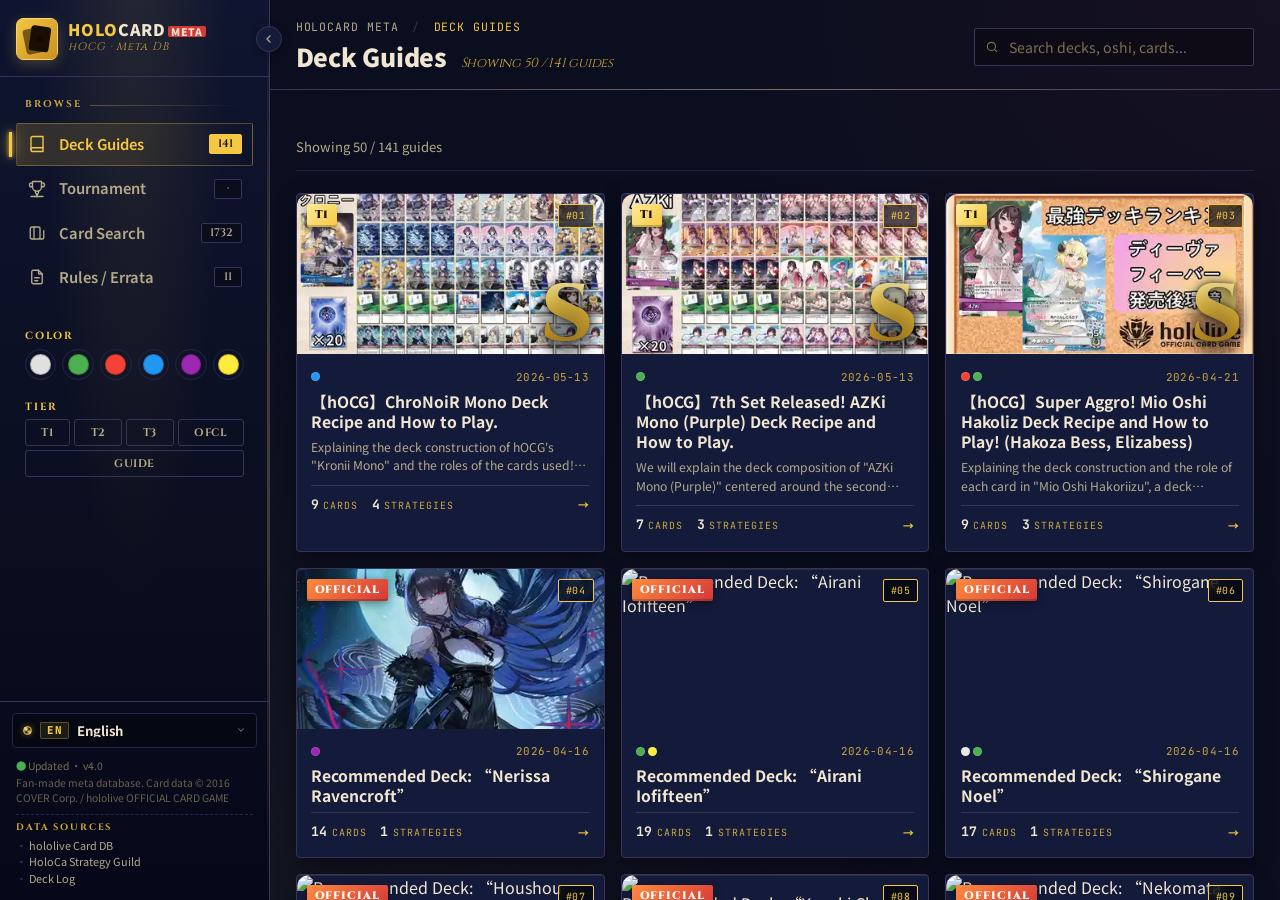
==== web/en/index.html @ e2a73de6 "feat: add multilingual SEO entry pages" ====
<!DOCTYPE html>
<html lang="en">
<head>
  <meta charset="UTF-8">
  <meta name="viewport" content="width=device-width, initial-scale=1.0">
  <base href="../">
  <meta name="google-site-verification" content="eMj5B-o8zvCf4EeEdcR3iRCgsoGeBQBm_a2FMwr4atM" />
  <meta name="theme-color" content="#07090f">
  <meta name="apple-mobile-web-app-capable" content="yes">
  <meta name="apple-mobile-web-app-title" content="HOLOCARD META">
  <meta name="apple-mobile-web-app-status-bar-style" content="black-translucent">
  <title>hOCG Tier List, Deck Guides & Card Database | HOLOCARD META</title>
  <meta name="description" content="Track the hololive OFFICIAL CARD GAME (hOCG) meta with tier rankings, deck guides, deck recipes, WGP tournament results, and a searchable card database.">
  <link rel="canonical" href="https://holocardgame-meta.github.io/en/">

  <link rel="alternate" hreflang="zh-TW" href="https://holocardgame-meta.github.io/zh-TW/">
  <link rel="alternate" hreflang="ja" href="https://holocardgame-meta.github.io/ja/">
  <link rel="alternate" hreflang="en" href="https://holocardgame-meta.github.io/en/">
  <link rel="alternate" hreflang="fr" href="https://holocardgame-meta.github.io/fr/">
  <link rel="alternate" hreflang="es" href="https://holocardgame-meta.github.io/es/">
  <link rel="alternate" hreflang="x-default" href="https://holocardgame-meta.github.io/">

  <link rel="preconnect" href="https://fonts.googleapis.com">
  <link rel="preconnect" href="https://fonts.gstatic.com" crossorigin>
  <link rel="preconnect" href="https://www.holocardstrategy.jp" crossorigin>
  <link rel="preconnect" href="https://en.hololive-official-cardgame.com" crossorigin>
  <link rel="dns-prefetch" href="https://hololive-cardgame.github.io">

  <meta property="og:type" content="website">
  <meta property="og:title" content="hOCG Tier List, Deck Guides &amp; Card Database | HOLOCARD META">
  <meta property="og:description" content="Track the hololive OFFICIAL CARD GAME (hOCG) meta with tier rankings, deck guides, deck recipes, WGP tournament results, and a searchable card database.">
  <meta property="og:url" content="https://holocardgame-meta.github.io/en/">
  <meta property="og:image" content="https://holocardgame-meta.github.io/og-image.svg">
  <meta property="og:image:width" content="1200">
  <meta property="og:image:height" content="630">
  <meta property="og:site_name" content="HOLOCARD META">
  <meta property="og:locale" content="en_US">
  <meta property="og:locale:alternate" content="zh_TW">
  <meta property="og:locale:alternate" content="ja_JP">
  <meta property="og:locale:alternate" content="fr_FR">
  <meta property="og:locale:alternate" content="es_ES">

  <meta name="twitter:card" content="summary_large_image">
  <meta name="twitter:title" content="hOCG Tier List, Deck Guides &amp; Card Database | HOLOCARD META">
  <meta name="twitter:description" content="Track the hololive OFFICIAL CARD GAME (hOCG) meta with tier rankings, deck guides, deck recipes, WGP tournament results, and a searchable card database.">
  <meta name="twitter:image" content="https://holocardgame-meta.github.io/og-image.svg">

  <link rel="icon" type="image/svg+xml" href="favicon.svg">
  <link rel="manifest" href="manifest.webmanifest">
  <link rel="apple-touch-icon" href="icons/icon-192.png">
  <link rel="preload" as="image" href="images/lcp-hero-0.webp" type="image/webp" fetchpriority="high">
  <link rel="preload" as="image" href="images/lcp-hero-1.webp" type="image/webp" fetchpriority="high">
  <link rel="preload" as="image" href="images/lcp-hero-2.webp" type="image/webp" fetchpriority="high">
  <link rel="preload" as="image" href="images/lcp-hero-3.webp" type="image/webp" fetchpriority="high">

  <style>
    /* Critical CSS — minimal first-paint shell so .app grid is in place before style.css loads */
    :root{--bg-0:#07090f;--bg-1:#0b0f1c;--bg-2:#111827;--border:#232f48;--border-2:#1a2335;--text-1:#e8eaf0;--text-2:#8892a8;--accent:#f4c842;--sidebar-w:270px;--rail-w:64px;--radius:8px}
    *{margin:0;padding:0;box-sizing:border-box}
    html,body{height:100%}
    body{background:var(--bg-0);color:var(--text-1);font-family:'Noto Sans TC','Noto Sans JP',system-ui,sans-serif;line-height:1.55;overflow:hidden}
    .app{display:grid;grid-template-columns:var(--sidebar-w) 1fr;height:100vh;background:var(--bg-0);transition:grid-template-columns .22s ease}
    .app[data-collapsed="true"]{grid-template-columns:var(--rail-w) 1fr}
    .sidebar{background:linear-gradient(180deg,var(--bg-1) 0%,var(--bg-0) 100%);border-right:1px solid var(--border-2);display:flex;flex-direction:column;min-width:0;position:relative}
    .main{display:flex;flex-direction:column;overflow:hidden;min-width:0;background:var(--bg-0)}
    #mainContent{flex:1;overflow-y:auto;min-width:0}
    .view{display:none}.view.active{display:block;padding:1.4rem 1.6rem 3rem}
    .loading{text-align:center;color:var(--text-2);padding:4rem;font-size:1.05rem}
    .modal[hidden]{display:none}
    .guides-grid{display:grid;grid-template-columns:repeat(auto-fill,minmax(260px,1fr));gap:1rem}
    .skel-card{height:280px;background:var(--bg-2);border-radius:14px;animation:skel-pulse 1.5s ease-in-out infinite}
    @keyframes skel-pulse{0%,100%{opacity:.6}50%{opacity:.3}}
    .mobile-hamburger,.mobile-close,.mobile-backdrop{display:none}
    @media(max-width:768px){.app{grid-template-columns:1fr!important}.sidebar{position:fixed;top:0;bottom:0;left:0;width:280px;max-width:85vw;z-index:90;transform:translateX(-100%);transition:transform .26s cubic-bezier(.2,.85,.3,1)}.app[data-drawer="open"] .sidebar{transform:translateX(0)}}
  </style>

  <link rel="modulepreload" href="app.js">
  <link rel="modulepreload" href="seo-config.mjs">
  <link rel="modulepreload" href="i18n.js">
  <link rel="modulepreload" href="components/guides-view.js">
  <link rel="modulepreload" href="components/deck-view.js">
  <link rel="modulepreload" href="components/card-view.js">
  <link rel="modulepreload" href="components/tournament-view.js">

  <link rel="preload" href="style.css?v=4" as="style" onload="this.onload=null;this.rel='stylesheet'">
  <link rel="preload" href="https://fonts.googleapis.com/css2?family=Noto+Sans+TC:wght@300;400;500;700;900&family=Noto+Sans+JP:wght@400;500;700&family=Cinzel:wght@500;700;900&family=JetBrains+Mono:wght@400;500;700&family=Orbitron:wght@500;700;900&display=swap" as="style" onload="this.onload=null;this.rel='stylesheet'">
  <noscript>
    <link rel="stylesheet" href="style.css?v=4">
    <link rel="stylesheet" href="https://fonts.googleapis.com/css2?family=Noto+Sans+TC:wght@300;400;500;700;900&family=Noto+Sans+JP:wght@400;500;700&family=Cinzel:wght@500;700;900&family=JetBrains+Mono:wght@400;500;700&family=Orbitron:wght@500;700;900&display=swap">
  </noscript>

  <script type="application/ld+json">
  [
    {
      "@context": "https://schema.org",
      "@type": "WebSite",
      "name": "HOLOCARD META",
      "alternateName": ["ホロカ環境", "hOCG Meta", "hOCG 牌組攻略", "hololive card game meta"],
      "url": "https://holocardgame-meta.github.io/",
      "description": "Fan-made hOCG and ホロカ meta database for deck tier rankings, deck recipes, tournament results, card search, and 牌組攻略.",
      "inLanguage": ["zh-TW", "ja", "en", "fr", "es"]
    },
    {
      "@context": "https://schema.org",
      "@type": "ItemList",
      "name": "hOCG Meta Deck Tier List / ホロカ環境デッキTierランキング",
      "description": "Current meta deck tier rankings for hololive OFFICIAL CARD GAME (hOCG). ホロカ環境最強デッキランキング。",
      "numberOfItems": 3,
      "itemListElement": [
        {"@type": "ListItem", "position": 1, "name": "Tier 1 — 環境トップ / Top Meta Decks", "description": "Top-tier competitive decks with highest tournament win rates. 環境最強・入賞率最高のデッキ。"},
        {"@type": "ListItem", "position": 2, "name": "Tier 2 — 上位デッキ / Strong Decks", "description": "Strong competitive decks viable in WGP tournaments. 高い押し付け性能を持つデッキ。"},
        {"@type": "ListItem", "position": 3, "name": "Tier 3 — 健闘デッキ / Viable Decks", "description": "Playable decks with niche strategies in current meta. 環境で十分に戦えるデッキ。"}
      ]
    },
    {
      "@context": "https://schema.org",
      "@type": "BreadcrumbList",
      "itemListElement": [
        {"@type": "ListItem", "position": 1, "name": "HOLOCARD META", "item": "https://holocardgame-meta.github.io/"},
        {"@type": "ListItem", "position": 2, "name": "Deck Guides / デッキ攻略", "item": "https://holocardgame-meta.github.io/#guides"},
        {"@type": "ListItem", "position": 3, "name": "Tournament / 大会デッキ", "item": "https://holocardgame-meta.github.io/#tournament"},
        {"@type": "ListItem", "position": 4, "name": "Card Search / カード検索", "item": "https://holocardgame-meta.github.io/#cards"}
      ]
    }
  ]
  </script>

  <script>window.__LCP_OPTS=["images/lcp-hero-0.webp","images/lcp-hero-1.webp","images/lcp-hero-2.webp","images/lcp-hero-3.webp"];</script>
</head>
<body>
  <h1 class="visually-hidden">
    <span class="title-holo">HOLO</span><span class="title-card">CARD</span><span class="title-meta">META</span>
    — hololive OFFICIAL CARD GAME 環境牌組資料庫
  </h1>

  <div class="app" data-collapsed="false" data-style="arena" data-drawer="closed" id="appShell">
    <div class="mobile-backdrop" id="mobileBackdrop" aria-hidden="true"></div>

    <aside class="sidebar" aria-label="Primary navigation">
      <div class="brand">
        <div class="brand-mark" aria-hidden="true">
          <img class="brand-mark-icon" src="favicon.svg" alt="" width="42" height="42">
        </div>
        <div class="brand-text-wrap">
          <div class="brand-name">
            <span class="holo">HOLO</span><span class="card">CARD</span><span class="meta">META</span>
          </div>
          <div class="brand-sub" data-i18n="brand_sub">hOCG · 環境資料庫</div>
        </div>
      </div>

      <button class="collapse-btn" id="collapseBtn" title="收合側邊欄" aria-label="Collapse sidebar">
        <svg width="12" height="12" viewBox="0 0 24 24" fill="none" stroke="currentColor" stroke-width="2.5" stroke-linecap="round" stroke-linejoin="round" aria-hidden="true">
          <path d="m14 18-6-6 6-6"/>
        </svg>
      </button>

      <button class="mobile-close" id="mobileClose" aria-label="Close menu">
        <svg width="14" height="14" viewBox="0 0 24 24" fill="none" stroke="currentColor" stroke-width="2.5" stroke-linecap="round" stroke-linejoin="round" aria-hidden="true"><path d="M18 6 6 18M6 6l12 12"/></svg>
      </button>

      <div class="sidebar-body">
        <div class="nav-section">
          <div class="nav-section-label" data-i18n="nav_section_browse">瀏覽</div>
          <div class="nav-item active" data-view="guides" role="button" tabindex="0">
            <div class="nav-icon" aria-hidden="true">
              <svg width="18" height="18" viewBox="0 0 24 24" fill="none" stroke="currentColor" stroke-width="1.8" stroke-linecap="round" stroke-linejoin="round"><path d="M4 19.5A2.5 2.5 0 0 1 6.5 17H20"/><path d="M6.5 2H20v20H6.5A2.5 2.5 0 0 1 4 19.5v-15A2.5 2.5 0 0 1 6.5 2z"/></svg>
            </div>
            <div class="nav-label" data-i18n="nav_guides">牌組攻略</div>
            <div class="nav-count" id="navCountGuides">·</div>
          </div>
          <div class="nav-item" data-view="tournament" role="button" tabindex="0">
            <div class="nav-icon" aria-hidden="true">
              <svg width="18" height="18" viewBox="0 0 24 24" fill="none" stroke="currentColor" stroke-width="1.8" stroke-linecap="round" stroke-linejoin="round"><path d="M6 9H4.5a2.5 2.5 0 0 1 0-5H6"/><path d="M18 9h1.5a2.5 2.5 0 0 0 0-5H18"/><path d="M4 22h16"/><path d="M10 14.66V17c0 .55.47.98.97 1.21C12.15 18.75 13 20.24 13 22"/><path d="M14 14.66V17c0 .55-.47.98-.97 1.21C11.85 18.75 11 20.24 11 22"/><path d="M18 2H6v7a6 6 0 0 0 12 0V2Z"/></svg>
            </div>
            <div class="nav-label" data-i18n="nav_tournament">大賽牌組</div>
            <div class="nav-count" id="navCountTournament">·</div>
          </div>
          <div class="nav-item" data-view="cards" role="button" tabindex="0">
            <div class="nav-icon" aria-hidden="true">
              <svg width="18" height="18" viewBox="0 0 24 24" fill="none" stroke="currentColor" stroke-width="1.8" stroke-linecap="round" stroke-linejoin="round"><rect x="3" y="4" width="13" height="16" rx="2"/><path d="M8 4v16"/><path d="M21 9v9a2 2 0 0 1-2 2h-3"/></svg>
            </div>
            <div class="nav-label" data-i18n="nav_cards">卡片搜尋</div>
            <div class="nav-count" id="navCountCards">·</div>
          </div>
          <div class="nav-item" data-view="rules" role="button" tabindex="0">
            <div class="nav-icon" aria-hidden="true">
              <svg width="18" height="18" viewBox="0 0 24 24" fill="none" stroke="currentColor" stroke-width="1.8" stroke-linecap="round" stroke-linejoin="round"><path d="M14 3v4a1 1 0 0 0 1 1h4"/><path d="M17 21H7a2 2 0 0 1-2-2V5a2 2 0 0 1 2-2h7l5 5v11a2 2 0 0 1-2 2z"/><path d="M9 13h6"/><path d="M9 17h4"/></svg>
            </div>
            <div class="nav-label" data-i18n="nav_rules">規則 / 勘誤表</div>
            <div class="nav-count" id="navCountRules">·</div>
          </div>
        </div>

        <div class="nav-section filter-section" id="filterSection">
          <div class="filter-header" data-filter="color">
            <span class="filter-header-label" data-i18n="filter_color">顏色</span>
            <span class="filter-header-count" id="colorFilterCount" hidden>0</span>
            <button class="filter-header-clear" id="colorFilterClear" hidden data-i18n="filter_clear">清除</button>
          </div>
          <div class="color-dot-grid" id="colorDotGrid" role="group" aria-label="Color filter">
            <button class="color-dot" data-color="白" style="--c:#e0e0e0" title="白" aria-pressed="false">
              <span class="color-dot-inner"></span>
              <svg class="color-dot-check" viewBox="0 0 24 24" fill="none" stroke="currentColor" stroke-width="3.5" stroke-linecap="round" stroke-linejoin="round" aria-hidden="true"><path d="M20 6 9 17l-5-5"/></svg>
            </button>
            <button class="color-dot" data-color="綠" style="--c:#4caf50" title="綠" aria-pressed="false">
              <span class="color-dot-inner"></span>
              <svg class="color-dot-check" viewBox="0 0 24 24" fill="none" stroke="currentColor" stroke-width="3.5" stroke-linecap="round" stroke-linejoin="round" aria-hidden="true"><path d="M20 6 9 17l-5-5"/></svg>
            </button>
            <button class="color-dot" data-color="紅" style="--c:#f44336" title="紅" aria-pressed="false">
              <span class="color-dot-inner"></span>
              <svg class="color-dot-check" viewBox="0 0 24 24" fill="none" stroke="currentColor" stroke-width="3.5" stroke-linecap="round" stroke-linejoin="round" aria-hidden="true"><path d="M20 6 9 17l-5-5"/></svg>
            </button>
            <button class="color-dot" data-color="藍" style="--c:#2196f3" title="藍" aria-pressed="false">
              <span class="color-dot-inner"></span>
              <svg class="color-dot-check" viewBox="0 0 24 24" fill="none" stroke="currentColor" stroke-width="3.5" stroke-linecap="round" stroke-linejoin="round" aria-hidden="true"><path d="M20 6 9 17l-5-5"/></svg>
            </button>
            <button class="color-dot" data-color="紫" style="--c:#9c27b0" title="紫" aria-pressed="false">
              <span class="color-dot-inner"></span>
              <svg class="color-dot-check" viewBox="0 0 24 24" fill="none" stroke="currentColor" stroke-width="3.5" stroke-linecap="round" stroke-linejoin="round" aria-hidden="true"><path d="M20 6 9 17l-5-5"/></svg>
            </button>
            <button class="color-dot" data-color="黃" style="--c:#ffeb3b" title="黃" aria-pressed="false">
              <span class="color-dot-inner"></span>
              <svg class="color-dot-check" viewBox="0 0 24 24" fill="none" stroke="currentColor" stroke-width="3.5" stroke-linecap="round" stroke-linejoin="round" aria-hidden="true"><path d="M20 6 9 17l-5-5"/></svg>
            </button>
          </div>

          <div class="filter-block-wrap" id="tierFilterBlock">
            <div class="filter-header" data-filter="tier">
              <span class="filter-header-label" data-i18n="filter_tier">Tier</span>
              <span class="filter-header-count" id="tierFilterCount" hidden>0</span>
              <button class="filter-header-clear" id="tierFilterClear" hidden data-i18n="filter_clear">清除</button>
            </div>
            <div class="tier-chip-row" id="tierChipRow" role="group" aria-label="Tier filter">
              <button class="tier-chip" data-tier="1" data-t="1" aria-pressed="false">T1</button>
              <button class="tier-chip" data-tier="2" data-t="2" aria-pressed="false">T2</button>
              <button class="tier-chip" data-tier="3" data-t="3" aria-pressed="false">T3</button>
              <button class="tier-chip" data-tier="official" data-t="official" aria-pressed="false">OFCL</button>
              <button class="tier-chip" data-tier="guide" data-t="guide" aria-pressed="false">GUIDE</button>
            </div>
          </div>

          <div class="filter-block-wrap" id="typeFilterBlock" hidden>
            <div class="filter-header" data-filter="type">
              <span class="filter-header-label" data-i18n="filter_type">類型</span>
              <span class="filter-header-count" id="typeFilterCount" hidden>0</span>
              <button class="filter-header-clear" id="typeFilterClear" hidden data-i18n="filter_clear">清除</button>
            </div>
            <div class="tier-chip-row" id="typeChipRow" role="group" aria-label="Card type filter">
              <button class="tier-chip" data-type="主推" data-t="oshi" aria-pressed="false" data-i18n="type_oshi">主推</button>
              <button class="tier-chip" data-type="成員" data-t="member" aria-pressed="false" data-i18n="type_member">成員</button>
              <button class="tier-chip" data-type="support" data-t="support" aria-pressed="false" data-i18n="type_support">支援</button>
              <button class="tier-chip" data-type="吶喊" data-t="cheer" aria-pressed="false" data-i18n="type_cheer">吶喊</button>
            </div>
          </div>

          <button class="clear-all-btn" id="clearAllBtn" hidden>
            <svg width="12" height="12" viewBox="0 0 24 24" fill="none" stroke="currentColor" stroke-width="2.5" stroke-linecap="round" stroke-linejoin="round" aria-hidden="true"><path d="M18 6 6 18M6 6l12 12"/></svg>
            <span data-i18n="filter_clear_all">清除全部篩選</span>
          </button>
        </div>
      </div>

      <div class="sidebar-foot">
        <div class="lang-picker" id="langPicker">
          <button class="lang-trigger" id="langTrigger" type="button" aria-haspopup="listbox" aria-expanded="false" aria-label="Language">
            <span class="globe-mini" aria-hidden="true"></span>
            <span class="lang-trigger-code" id="langTriggerCode">ZH</span>
            <span class="lang-trigger-name" id="langTriggerName">繁體中文</span>
            <svg class="lang-trigger-chevron" width="10" height="10" viewBox="0 0 24 24" fill="none" stroke="currentColor" stroke-width="2.5" stroke-linecap="round" stroke-linejoin="round" aria-hidden="true"><polyline points="6 9 12 15 18 9"/></svg>
          </button>
          <ul class="lang-pop" id="langPop" role="listbox" aria-label="Language" hidden>
            <li class="lang-opt is-active" role="option" data-lang="zh-TW" aria-selected="true" tabindex="0">
              <span class="lang-opt-code">ZH</span>
              <span class="lang-opt-name">繁體中文</span>
              <span class="lang-opt-check" aria-hidden="true">✓</span>
            </li>
            <li class="lang-opt" role="option" data-lang="ja" aria-selected="false" tabindex="0">
              <span class="lang-opt-code">JA</span>
              <span class="lang-opt-name">日本語</span>
              <span class="lang-opt-check" aria-hidden="true">✓</span>
            </li>
            <li class="lang-opt" role="option" data-lang="en" aria-selected="false" tabindex="0">
              <span class="lang-opt-code">EN</span>
              <span class="lang-opt-name">English</span>
              <span class="lang-opt-check" aria-hidden="true">✓</span>
            </li>
            <li class="lang-opt" role="option" data-lang="fr" aria-selected="false" tabindex="0">
              <span class="lang-opt-code">FR</span>
              <span class="lang-opt-name">Français</span>
              <span class="lang-opt-check" aria-hidden="true">✓</span>
            </li>
            <li class="lang-opt" role="option" data-lang="es" aria-selected="false" tabindex="0">
              <span class="lang-opt-code">ES</span>
              <span class="lang-opt-name">Español</span>
              <span class="lang-opt-check" aria-hidden="true">✓</span>
            </li>
          </ul>
        </div>
        <div class="foot-meta">
          <div class="foot-meta-line">
            <span class="dot">●</span> <span data-i18n="footer_updated">Updated</span> · v4.0
          </div>
          <div class="foot-meta-line foot-meta-disclaimer" data-i18n="footer_disclaimer">Fan-made 環境資料庫。卡片資料 © 2016 COVER Corp. / hololive OFFICIAL CARD GAME</div>
          <div class="foot-meta-sources">
            <div class="foot-meta-sources-label"><span data-i18n="footer_sources">資料來源</span></div>
            <ul class="foot-meta-sources-list">
              <li><a href="https://hololive-cardgame.github.io/cards/" target="_blank" rel="noopener" data-i18n="footer_card_db">hololive卡牌資料庫</a></li>
              <li><a href="https://www.holocardstrategy.jp/" target="_blank" rel="noopener" data-i18n="footer_strategy">ホロカ攻略ギルド</a></li>
              <li><a href="https://decklog-en.bushiroad.com/" target="_blank" rel="noopener">Deck Log</a></li>
            </ul>
          </div>
        </div>
      </div>
    </aside>

    <main class="main">
      <div class="topbar">
        <button class="mobile-hamburger" id="mobileHamburger" aria-label="Open menu">
          <svg width="18" height="18" viewBox="0 0 24 24" fill="none" stroke="currentColor" stroke-width="2.2" stroke-linecap="round" stroke-linejoin="round" aria-hidden="true"><path d="M3 6h18M3 12h18M3 18h18"/></svg>
        </button>

        <div class="topbar-left">
          <div class="crumb">
            HOLOCARD META <span class="sep">/</span> <span class="cur" id="crumbCur">牌組攻略</span>
          </div>
          <div class="topbar-title">
            <span id="topbarTitle">牌組攻略</span>
            <small id="topbarSubtitle"></small>
          </div>
        </div>

        <div class="topbar-search">
          <span class="search-icon" aria-hidden="true">
            <svg width="14" height="14" viewBox="0 0 24 24" fill="none" stroke="currentColor" stroke-width="2" stroke-linecap="round" stroke-linejoin="round"><circle cx="11" cy="11" r="7"/><path d="m20 20-3.5-3.5"/></svg>
          </span>
          <input type="text" id="topbarSearch" data-i18n-placeholder="topbar_search_placeholder" placeholder="搜尋牌組、推し、卡片..." autocomplete="off" />
        </div>
      </div>

      <div class="active-filter-bar" id="activeFilterBar" hidden></div>

      <div id="mainContent">
        <div id="guidesView" class="view active">
          <div class="guides-header">
            <h2 id="guidesTitle" hidden>&nbsp;</h2>
            <p class="guides-desc" id="guidesDesc" hidden>&nbsp;</p>
            <div class="guides-search-box" hidden>
              <input type="text" id="guideSearch" class="search-input" placeholder="" />
            </div>
          </div>
          <div class="result-meta">
            <div class="result-meta-text" id="guidesCount">&nbsp;</div>
          </div>
          <div class="guides-grid" id="guidesGrid">
            <div class="skel-card"></div><div class="skel-card"></div><div class="skel-card"></div><div class="skel-card"></div>
            <div class="skel-card"></div><div class="skel-card"></div><div class="skel-card"></div><div class="skel-card"></div>
          </div>
          <div class="guides-load-more-wrap" id="guidesLoadMoreWrap" style="display:none">
            <button class="guides-load-more-btn" id="guidesLoadMore"></button>
          </div>
        </div>
        <div id="tournamentView" class="view">
          <div class="loading" data-i18n="loading">載入中...</div>
        </div>
        <div id="cardsView" class="view">
          <div class="loading" data-i18n="loading">載入中...</div>
        </div>
        <div id="rulesView" class="view">
          <div class="loading" data-i18n="loading">載入中...</div>
        </div>

      </div>

      <!-- Hidden mirror so view components can read/write search values without DOM lookups failing -->
      <input type="text" id="cardSearch" hidden aria-hidden="true">
    </main>
  </div>

  <noscript>
    <div style="max-width:700px;margin:2rem auto;padding:1rem;color:#ccc">
      <h2>HOLOCARD META - hOCG Tier List & Deck Guide Database</h2>
      <p>The most comprehensive fan-made meta deck database for hololive OFFICIAL CARD GAME (hOCG / ホロカ). Browse competitive tier rankings, deck recipes, tournament results, and a full card database — updated monthly. Not affiliated with COVER Corp.</p>

      <h3>hololive Card Game Tier List & Meta Rankings</h3>
      <p>Our tier list ranks every competitive hOCG deck into Tier 1, Tier 2, and Tier 3 based on WGP tournament win rates, usage rates, and overall meta performance. Find out which Oshi decks dominate the current competitive scene.</p>

      <h3>Deck Guides & Recipes (100+)</h3>
      <ul>
        <li><strong>Strategy Guides</strong> — 100+ detailed deck guides from holocardstrategy.jp with card breakdowns, mulligan advice, and turn-by-turn play patterns</li>
        <li><strong>Official Recommended Decks (30+)</strong> — Bushiroad's official deck recipes from en.hololive-official-cardgame.com with key card spotlights</li>
        <li><strong>Deck Building Tips</strong> — Learn how to build competitive decks by color (White, Green, Red, Blue, Purple, Yellow) with recommended card ratios</li>
      </ul>

      <h3>WGP Tournament Results</h3>
      <p>Complete tournament results from WGP2025-26 season including Tokyo, Chiba, Aichi, and more. View winning deck lists, Oshi usage rates, deck codes for Bushiroad Deck Log, and placement details for every event.</p>

      <h3>Card Database (1600+ Cards)</h3>
      <p>Search all hOCG cards by name, color, type (Oshi, Member, Support, Cheer), effect text, and product set. View every art variant and card detail including HP, damage, Bloom level, and special abilities.</p>

      <h3>Popular Oshi Deck Archetypes</h3>
      <p>Hoshimachi Suisei (星街すいせい), Tokoyami Towa (常闇トワ), Usada Pekora (兎田ぺこら), Sakura Miko (さくらみこ), Shirakami Fubuki (白上フブキ), Amane Kanata (天音かなた), Houshou Marine (宝鐘マリン), Oozora Subaru (大空スバル), La+ Darknesss (ラプラス・ダークネス), Hakui Koyori (博衣こより), FUWAMOCO (フワモコ), Shishiro Botan (獅白ぼたん), Himemori Luna (姫森ルーナ), Momosuzu Nene (桃鈴ねね), AZKi, and more.</p>

      <h3>ホロカ環境デッキデータベース — 最強デッキランキング</h3>
      <p>ホロライブカードゲーム (hOCG / ホロカ) のファンメイド環境データベースです。WGP大会入賞率を基にしたTierランキング、100以上のデッキ攻略記事、デッキレシピ、カード検索を提供しています。</p>

      <h4>デッキ攻略ガイド (100件以上)</h4>
      <p>holocardstrategy.jpの全攻略記事を収録。採用カード解説、マリガン判断、回し方（ターン別戦略）を含む詳細ガイド。色別（白・緑・赤・青・紫・黄）やTier別で絞り込み可能。初心者から上級者まで、デッキ構築の参考にどうぞ。</p>

      <h4>WGP大会結果・入賞デッキ</h4>
      <p>WGP2025-26シーズン（東京・千葉・愛知など）の入賞デッキ一覧。推し使用率、デッキコード（Deck Log対応）、順位を確認できます。環境の変化を追いたい方に。</p>

      <h4>カード検索 (1600枚以上)</h4>
      <p>全カードを名前・色・タイプ（推し・メンバー・サポート・エール）・効果テキスト・収録商品で検索。全イラストバリエーション対応。HP、ダメージ、ブルームレベルなどの詳細情報も確認可能。</p>

      <h4>人気推しデッキ一覧</h4>
      <p>星街すいせい、常闇トワ、兎田ぺこら、さくらみこ、白上フブキ、天音かなた、宝鐘マリン、大空スバル、ラプラス・ダークネス、博衣こより、FUWAMOCO、獅白ぼたん、姫森ルーナ、桃鈴ねね、AZKi など人気推しの環境デッキを網羅。</p>

      <h3>Guides de decks hOCG en français</h3>
      <p>HOLOCARD META est une base de données fan-made pour hololive OFFICIAL CARD GAME (hOCG / ホロカ). Elle propose une tier list, des guides de decks, des recettes de decks, des résultats de tournois WGP et une recherche de cartes pour suivre le méta en français.</p>

      <h4>Tier list, recettes de decks et résultats WGP</h4>
      <p>Comparez les decks Tier 1, Tier 2 et Tier 3, consultez les listes recommandées par Bushiroad, retrouvez les archétypes populaires par Oshi et couleur, et préparez vos choix de cartes pour le jeu compétitif.</p>

      <h3>Guías de mazos hOCG en español</h3>
      <p>HOLOCARD META es una base de datos fan-made para hololive OFFICIAL CARD GAME (hOCG / ホロカ). Incluye tier list, guías de mazos, recetas de decks, resultados de torneos WGP y búsqueda de cartas para jugadores que consultan el meta en español.</p>

      <h4>Tier list, recetas de decks y torneos</h4>
      <p>Consulta rankings Tier 1, Tier 2 y Tier 3 basados en resultados competitivos, revisa listas recomendadas por Bushiroad y encuentra estrategias por color, Oshi y arquetipo para construir mazos competitivos.</p>

      <h3>hOCG 牌組攻略與環境資料庫</h3>
      <p>HOLOCARD META 是 hololive OFFICIAL CARD GAME (hOCG / ホロカ) 的粉絲製環境資料庫。提供 Tier 排行榜、牌組攻略、牌組配方、大賽結果與卡片資料庫，方便繁體中文玩家查詢目前 hololive 卡牌遊戲環境。</p>

      <h4>Tier 排行榜、牌組配方與大賽結果</h4>
      <p>依 WGP 大賽入賞資料整理 Tier 1、Tier 2、Tier 3 牌組，收錄官方推薦牌組、Deck Log 代碼、推し使用率與色組策略，協助玩家比較環境牌組與構築方向。</p>

      <p>Available in Chinese (繁體中文), English, Japanese (日本語), French (Français), and Spanish (Español). Data sourced from holocardstrategy.jp, Bushiroad Deck Log, and en.hololive-official-cardgame.com. Updated monthly.</p>
      <p>Please enable JavaScript to use this application.</p>
    </div>
  </noscript>

  <div id="deckModal" class="modal" hidden>
    <div class="modal-backdrop"></div>
    <div class="modal-content">
      <button class="modal-close">&times;</button>
      <div id="deckModalBody"></div>
    </div>
  </div>

  <div id="cardModal" class="modal" hidden>
    <div class="modal-backdrop"></div>
    <div class="modal-content card-modal-content">
      <button class="modal-close">&times;</button>
      <div id="cardModalBody"></div>
    </div>
  </div>

  <div id="iosInstallPrompt" class="app-install-prompt" hidden role="dialog" aria-live="polite" aria-labelledby="iosInstallTitle">
    <img class="app-install-icon" src="favicon.svg" alt="" width="42" height="42" aria-hidden="true">
    <div class="app-install-copy">
      <div class="app-install-title" id="iosInstallTitle" data-i18n="install_prompt_title">加入主畫面</div>
      <p id="iosInstallBody" data-i18n="install_prompt_body">在 Safari 按分享按鈕，選擇「加入主畫面」即可像 App 一樣快速開啟。</p>
    </div>
    <div class="app-install-actions">
      <button type="button" class="app-install-btn app-install-btn-muted" id="iosInstallLater" data-i18n="install_prompt_later">稍後</button>
      <button type="button" class="app-install-btn" id="iosInstallDismiss" data-i18n="install_prompt_dismiss">知道了</button>
    </div>
  </div>

  <div id="androidInstallPrompt" class="app-install-prompt" hidden role="dialog" aria-live="polite" aria-labelledby="androidInstallTitle">
    <img class="app-install-icon" src="favicon.svg" alt="" width="42" height="42" aria-hidden="true">
    <div class="app-install-copy">
      <div class="app-install-title" id="androidInstallTitle" data-i18n="install_prompt_title">加入主畫面</div>
      <p data-i18n="install_prompt_android_body">在 Chrome 按「加入」即可把 HOLOCARD META 安裝到主畫面，像 App 一樣快速開啟。</p>
    </div>
    <div class="app-install-actions">
      <button type="button" class="app-install-btn app-install-btn-muted" id="androidInstallLater" data-i18n="install_prompt_later">稍後</button>
      <button type="button" class="app-install-btn" id="androidInstallNow" data-i18n="install_prompt_android_install">加入</button>
    </div>
  </div>

  <script type="module" src="app.js"></script>
  <script>
    window.HOLOCARD_GA_ID = 'G-8WS4X0WWQQ';
    window.dataLayer = window.dataLayer || [];
    window.gtag = window.gtag || function(){window.dataLayer.push(arguments);};
    window.gtag('js', new Date());
    window.gtag('config', window.HOLOCARD_GA_ID, { send_page_view: false });
    (function(){
      var loaded = false;
      function load(){
        if (loaded) return;
        loaded = true;
        var s = document.createElement('script');
        s.src = 'https://www.googletagmanager.com/gtag/js?id=' + window.HOLOCARD_GA_ID;
        document.head.appendChild(s);
        ['click','scroll','keydown','touchstart'].forEach(function(e){
          document.removeEventListener(e, load, {capture:true});
        });
      }
      window.holocardLoadGoogleTag = load;
      ['click','scroll','keydown','touchstart'].forEach(function(e){
        document.addEventListener(e, load, {capture:true,once:true,passive:true});
      });
      setTimeout(load, 8000);
    })();
    if ('serviceWorker' in navigator) {
      navigator.serviceWorker.register('/sw.js').catch(function(){});
    }
  </script>
</body>
</html>
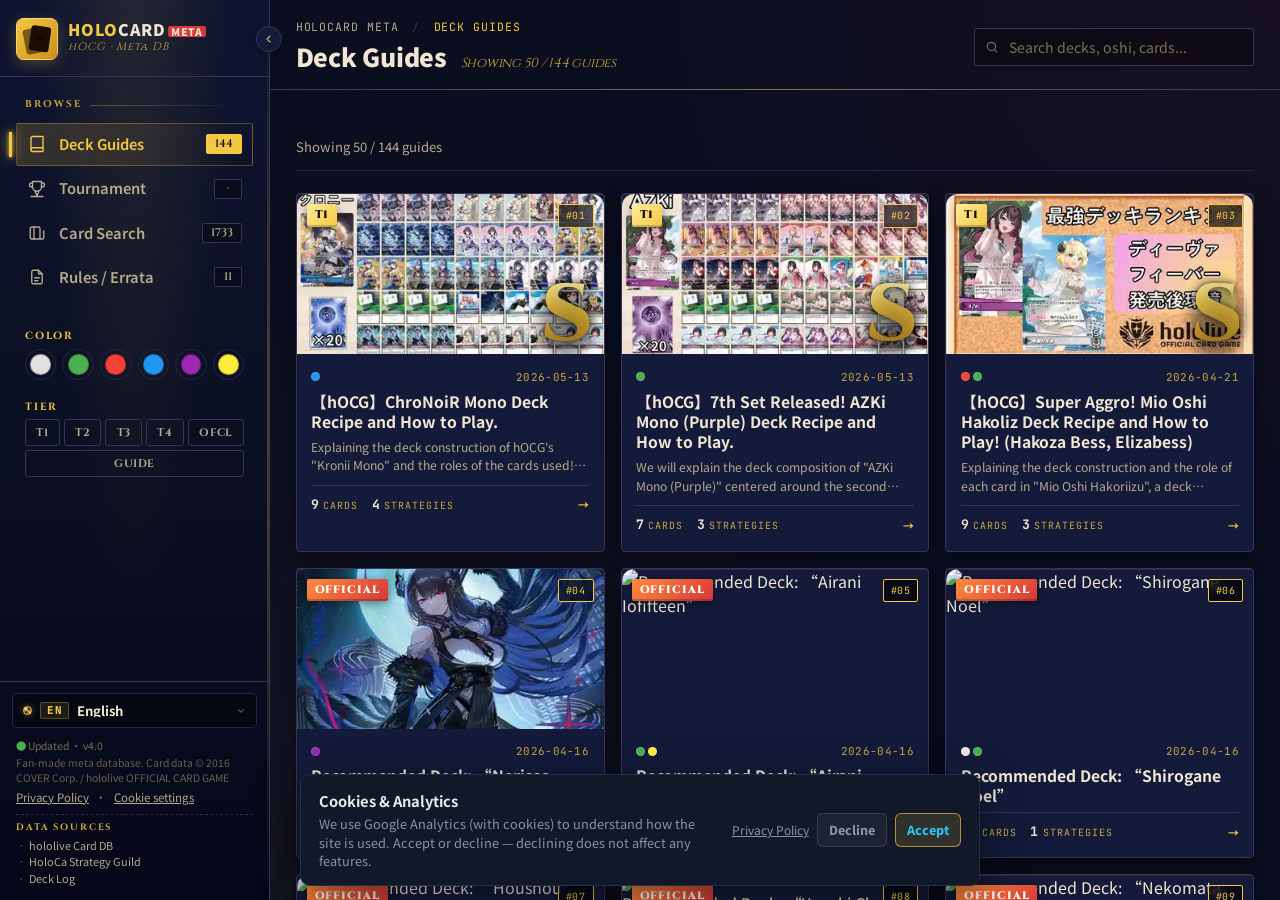
==== commit cec74194: "feat: deep links, consent mode, data guard, alias search, tests - hash router: shareable URLs for vi" ====
--- a/web/en/index.html
+++ b/web/en/index.html
@@ -30,7 +30,8 @@
   <meta property="og:title" content="hOCG Tier List, Deck Guides &amp; Card Database | HOLOCARD META">
   <meta property="og:description" content="Track the hololive OFFICIAL CARD GAME (hOCG) meta with tier rankings, deck guides, deck recipes, WGP tournament results, and a searchable card database.">
   <meta property="og:url" content="https://holocardgame-meta.github.io/en/">
-  <meta property="og:image" content="https://holocardgame-meta.github.io/og-image.svg">
+  <meta property="og:image" content="https://holocardgame-meta.github.io/og-image.png">
+  <meta property="og:image:type" content="image/png">
   <meta property="og:image:width" content="1200">
   <meta property="og:image:height" content="630">
   <meta property="og:site_name" content="HOLOCARD META">
@@ -43,7 +44,7 @@
   <meta name="twitter:card" content="summary_large_image">
   <meta name="twitter:title" content="hOCG Tier List, Deck Guides &amp; Card Database | HOLOCARD META">
   <meta name="twitter:description" content="Track the hololive OFFICIAL CARD GAME (hOCG) meta with tier rankings, deck guides, deck recipes, WGP tournament results, and a searchable card database.">
-  <meta name="twitter:image" content="https://holocardgame-meta.github.io/og-image.svg">
+  <meta name="twitter:image" content="https://holocardgame-meta.github.io/og-image.png">
 
   <link rel="icon" type="image/svg+xml" href="favicon.svg">
   <link rel="manifest" href="manifest.webmanifest">
@@ -235,6 +236,7 @@
               <button class="tier-chip" data-tier="1" data-t="1" aria-pressed="false">T1</button>
               <button class="tier-chip" data-tier="2" data-t="2" aria-pressed="false">T2</button>
               <button class="tier-chip" data-tier="3" data-t="3" aria-pressed="false">T3</button>
+              <button class="tier-chip" data-tier="4" data-t="4" aria-pressed="false">T4</button>
               <button class="tier-chip" data-tier="official" data-t="official" aria-pressed="false">OFCL</button>
               <button class="tier-chip" data-tier="guide" data-t="guide" aria-pressed="false">GUIDE</button>
             </div>
@@ -299,9 +301,14 @@
         </div>
         <div class="foot-meta">
           <div class="foot-meta-line">
-            <span class="dot">●</span> <span data-i18n="footer_updated">Updated</span> · v4.0
+            <span class="dot">●</span> <span data-i18n="footer_updated">Updated</span> · <span id="footMetaDate">v4.0</span>
           </div>
           <div class="foot-meta-line foot-meta-disclaimer" data-i18n="footer_disclaimer">Fan-made 環境資料庫。卡片資料 © 2016 COVER Corp. / hololive OFFICIAL CARD GAME</div>
+          <div class="foot-meta-line foot-links">
+            <a href="privacy.html" target="_blank" rel="noopener" data-i18n="consent_privacy">隱私權政策</a>
+            <span aria-hidden="true">·</span>
+            <button type="button" class="foot-link-btn" id="consentSettings" data-i18n="footer_cookie_settings">Cookie 設定</button>
+          </div>
           <div class="foot-meta-sources">
             <div class="foot-meta-sources-label"><span data-i18n="footer_sources">資料來源</span></div>
             <ul class="foot-meta-sources-list">
@@ -380,7 +387,7 @@
   <noscript>
     <div style="max-width:700px;margin:2rem auto;padding:1rem;color:#ccc">
       <h2>HOLOCARD META - hOCG Tier List & Deck Guide Database</h2>
-      <p>The most comprehensive fan-made meta deck database for hololive OFFICIAL CARD GAME (hOCG / ホロカ). Browse competitive tier rankings, deck recipes, tournament results, and a full card database — updated monthly. Not affiliated with COVER Corp.</p>
+      <p>The most comprehensive fan-made meta deck database for hololive OFFICIAL CARD GAME (hOCG / ホロカ). Browse competitive tier rankings, deck recipes, tournament results, and a full card database — updated weekly. Not affiliated with COVER Corp.</p>
 
       <h3>hololive Card Game Tier List & Meta Rankings</h3>
       <p>Our tier list ranks every competitive hOCG deck into Tier 1, Tier 2, and Tier 3 based on WGP tournament win rates, usage rates, and overall meta performance. Find out which Oshi decks dominate the current competitive scene.</p>
@@ -434,7 +441,7 @@
       <h4>Tier 排行榜、牌組配方與大賽結果</h4>
       <p>依 WGP 大賽入賞資料整理 Tier 1、Tier 2、Tier 3 牌組，收錄官方推薦牌組、Deck Log 代碼、推し使用率與色組策略，協助玩家比較環境牌組與構築方向。</p>
 
-      <p>Available in Chinese (繁體中文), English, Japanese (日本語), French (Français), and Spanish (Español). Data sourced from holocardstrategy.jp, Bushiroad Deck Log, and en.hololive-official-cardgame.com. Updated monthly.</p>
+      <p>Available in Chinese (繁體中文), English, Japanese (日本語), French (Français), and Spanish (Español). Data sourced from holocardstrategy.jp, Bushiroad Deck Log, and en.hololive-official-cardgame.com. Updated weekly.</p>
       <p>Please enable JavaScript to use this application.</p>
     </div>
   </noscript>
@@ -455,6 +462,18 @@
     </div>
   </div>
 
+  <div id="consentBanner" class="consent-banner" hidden role="dialog" aria-live="polite" aria-labelledby="consentTitle">
+    <div class="consent-copy">
+      <div class="consent-title" id="consentTitle" data-i18n="consent_title">Cookie 與分析</div>
+      <p class="consent-body" data-i18n="consent_body">我們使用 Google Analytics 了解網站使用情況（需要 Cookie）。你可以接受或拒絕，拒絕不影響任何功能。</p>
+    </div>
+    <div class="consent-actions">
+      <a class="consent-link" href="privacy.html" target="_blank" rel="noopener" data-i18n="consent_privacy">隱私權政策</a>
+      <button type="button" class="app-install-btn app-install-btn-muted" id="consentDecline" data-i18n="consent_decline">拒絕</button>
+      <button type="button" class="app-install-btn" id="consentAccept" data-i18n="consent_accept">接受</button>
+    </div>
+  </div>
+
   <div id="iosInstallPrompt" class="app-install-prompt" hidden role="dialog" aria-live="polite" aria-labelledby="iosInstallTitle">
     <img class="app-install-icon" src="favicon.svg" alt="" width="42" height="42" aria-hidden="true">
     <div class="app-install-copy">
@@ -484,21 +503,34 @@
     window.HOLOCARD_GA_ID = 'G-8WS4X0WWQQ';
     window.dataLayer = window.dataLayer || [];
     window.gtag = window.gtag || function(){window.dataLayer.push(arguments);};
+    // GDPR consent mode: analytics stays denied (and gtag.js unloaded) until the
+    // visitor accepts via the consent banner. Choice persists in localStorage.
+    window.gtag('consent', 'default', {
+      analytics_storage: 'denied',
+      ad_storage: 'denied',
+      ad_user_data: 'denied',
+      ad_personalization: 'denied'
+    });
     window.gtag('js', new Date());
     window.gtag('config', window.HOLOCARD_GA_ID, { send_page_view: false });
     (function(){
       var loaded = false;
-      function load(){
+      function consentGranted(){
+        try { return localStorage.getItem('holo-consent') === 'granted'; } catch (e) { return false; }
+      }
+      function inject(){
         if (loaded) return;
         loaded = true;
+        window.gtag('consent', 'update', { analytics_storage: 'granted' });
         var s = document.createElement('script');
         s.src = 'https://www.googletagmanager.com/gtag/js?id=' + window.HOLOCARD_GA_ID;
         document.head.appendChild(s);
-        ['click','scroll','keydown','touchstart'].forEach(function(e){
-          document.removeEventListener(e, load, {capture:true});
-        });
+      }
+      function load(){
+        if (consentGranted()) inject();
       }
       window.holocardLoadGoogleTag = load;
+      window.holocardConsentGranted = inject;
       ['click','scroll','keydown','touchstart'].forEach(function(e){
         document.addEventListener(e, load, {capture:true,once:true,passive:true});
       });
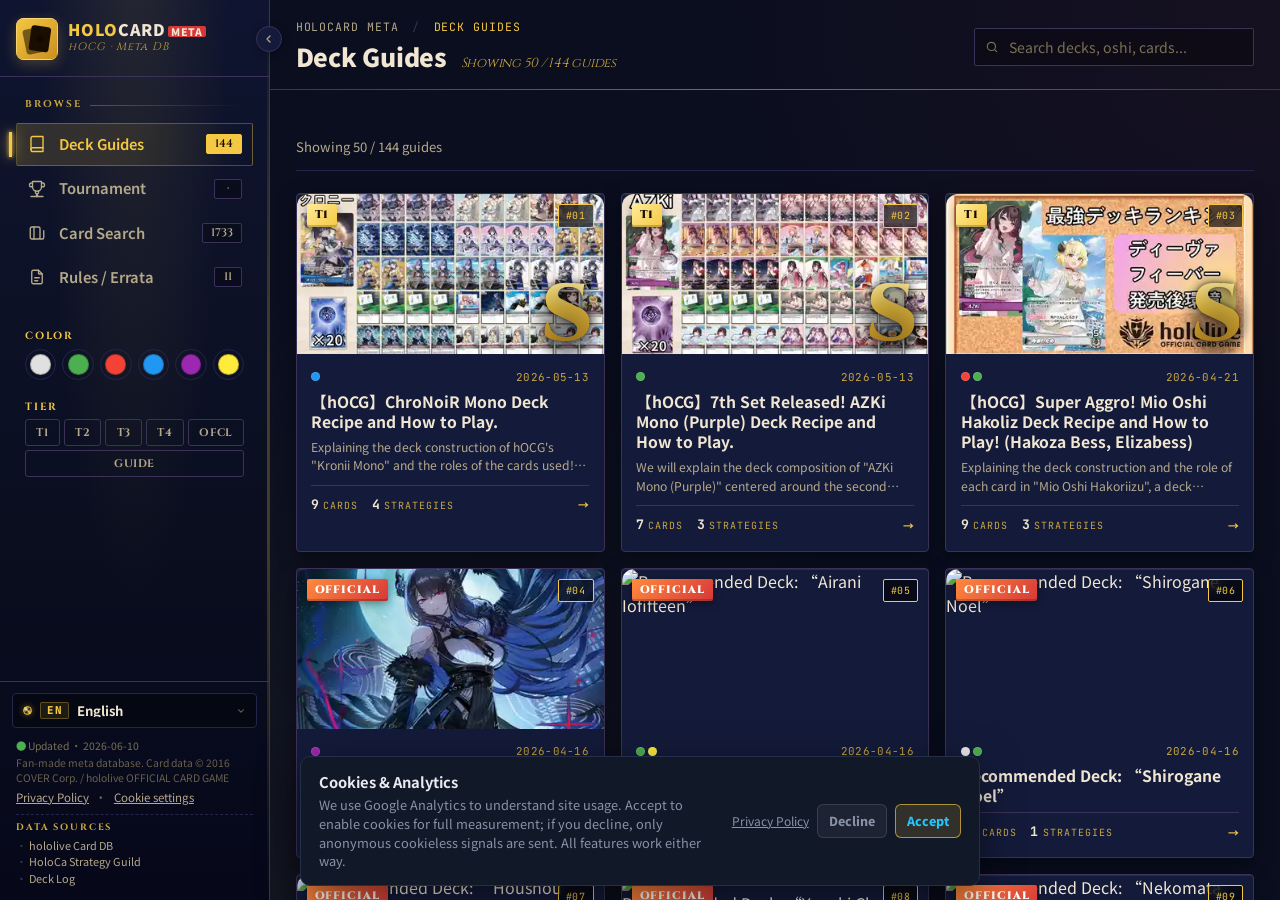
==== commit 461e1bf9: "feat: entity SEO pages, share, a11y, resilience, advanced consent - 144 static /deck/<slug>/ pages (" ====
--- a/web/en/index.html
+++ b/web/en/index.html
@@ -84,10 +84,10 @@
   <link rel="modulepreload" href="components/tournament-view.js">
 
   <link rel="preload" href="style.css?v=4" as="style" onload="this.onload=null;this.rel='stylesheet'">
-  <link rel="preload" href="https://fonts.googleapis.com/css2?family=Noto+Sans+TC:wght@300;400;500;700;900&family=Noto+Sans+JP:wght@400;500;700&family=Cinzel:wght@500;700;900&family=JetBrains+Mono:wght@400;500;700&family=Orbitron:wght@500;700;900&display=swap" as="style" onload="this.onload=null;this.rel='stylesheet'">
+  <link rel="preload" href="https://fonts.googleapis.com/css2?family=Noto+Sans+TC:wght@400;700;900&family=Noto+Sans+JP:wght@400;700&family=Cinzel:wght@500;700;900&family=JetBrains+Mono:wght@400;500;700&family=Orbitron:wght@500;900&display=swap" as="style" onload="this.onload=null;this.rel='stylesheet'">
   <noscript>
     <link rel="stylesheet" href="style.css?v=4">
-    <link rel="stylesheet" href="https://fonts.googleapis.com/css2?family=Noto+Sans+TC:wght@300;400;500;700;900&family=Noto+Sans+JP:wght@400;500;700&family=Cinzel:wght@500;700;900&family=JetBrains+Mono:wght@400;500;700&family=Orbitron:wght@500;700;900&display=swap">
+    <link rel="stylesheet" href="https://fonts.googleapis.com/css2?family=Noto+Sans+TC:wght@400;700;900&family=Noto+Sans+JP:wght@400;700&family=Cinzel:wght@500;700;900&family=JetBrains+Mono:wght@400;500;700&family=Orbitron:wght@500;900&display=swap">
   </noscript>
 
   <script type="application/ld+json">
@@ -448,16 +448,22 @@
 
   <div id="deckModal" class="modal" hidden>
     <div class="modal-backdrop"></div>
-    <div class="modal-content">
-      <button class="modal-close">&times;</button>
+    <div class="modal-content" role="dialog" aria-modal="true" aria-label="牌組詳情 Deck details">
+      <button class="modal-close" aria-label="Close">&times;</button>
+      <button class="modal-share" type="button" aria-label="分享 Share" title="Share">
+        <svg width="14" height="14" viewBox="0 0 24 24" fill="none" stroke="currentColor" stroke-width="2" stroke-linecap="round" stroke-linejoin="round" aria-hidden="true"><circle cx="18" cy="5" r="3"/><circle cx="6" cy="12" r="3"/><circle cx="18" cy="19" r="3"/><line x1="8.59" y1="13.51" x2="15.42" y2="17.49"/><line x1="15.41" y1="6.51" x2="8.59" y2="10.49"/></svg>
+      </button>
       <div id="deckModalBody"></div>
     </div>
   </div>
 
   <div id="cardModal" class="modal" hidden>
     <div class="modal-backdrop"></div>
-    <div class="modal-content card-modal-content">
-      <button class="modal-close">&times;</button>
+    <div class="modal-content card-modal-content" role="dialog" aria-modal="true" aria-label="卡片詳情 Card details">
+      <button class="modal-close" aria-label="Close">&times;</button>
+      <button class="modal-share" type="button" aria-label="分享 Share" title="Share">
+        <svg width="14" height="14" viewBox="0 0 24 24" fill="none" stroke="currentColor" stroke-width="2" stroke-linecap="round" stroke-linejoin="round" aria-hidden="true"><circle cx="18" cy="5" r="3"/><circle cx="6" cy="12" r="3"/><circle cx="18" cy="19" r="3"/><line x1="8.59" y1="13.51" x2="15.42" y2="17.49"/><line x1="15.41" y1="6.51" x2="8.59" y2="10.49"/></svg>
+      </button>
       <div id="cardModalBody"></div>
     </div>
   </div>
@@ -465,7 +471,7 @@
   <div id="consentBanner" class="consent-banner" hidden role="dialog" aria-live="polite" aria-labelledby="consentTitle">
     <div class="consent-copy">
       <div class="consent-title" id="consentTitle" data-i18n="consent_title">Cookie 與分析</div>
-      <p class="consent-body" data-i18n="consent_body">我們使用 Google Analytics 了解網站使用情況（需要 Cookie）。你可以接受或拒絕，拒絕不影響任何功能。</p>
+      <p class="consent-body" data-i18n="consent_body">我們使用 Google Analytics 了解網站使用情況。接受即啟用 Cookie 完整統計；拒絕則僅傳送無 Cookie 的匿名訊號，不影響任何功能。</p>
     </div>
     <div class="consent-actions">
       <a class="consent-link" href="privacy.html" target="_blank" rel="noopener" data-i18n="consent_privacy">隱私權政策</a>
@@ -503,34 +509,37 @@
     window.HOLOCARD_GA_ID = 'G-8WS4X0WWQQ';
     window.dataLayer = window.dataLayer || [];
     window.gtag = window.gtag || function(){window.dataLayer.push(arguments);};
-    // GDPR consent mode: analytics stays denied (and gtag.js unloaded) until the
-    // visitor accepts via the consent banner. Choice persists in localStorage.
-    window.gtag('consent', 'default', {
-      analytics_storage: 'denied',
-      ad_storage: 'denied',
-      ad_user_data: 'denied',
-      ad_personalization: 'denied'
-    });
+    // Advanced Consent Mode: gtag.js always loads (lazily), but analytics_storage
+    // stays denied until the visitor accepts via the consent banner — GA then
+    // receives only cookieless anonymous pings and models the gap. The stored
+    // choice is applied as the default before config to avoid a denied->granted
+    // flip on every page load.
+    (function(){
+      var granted = false;
+      try { granted = localStorage.getItem('holo-consent') === 'granted'; } catch (e) {}
+      window.gtag('consent', 'default', {
+        analytics_storage: granted ? 'granted' : 'denied',
+        ad_storage: 'denied',
+        ad_user_data: 'denied',
+        ad_personalization: 'denied'
+      });
+    })();
     window.gtag('js', new Date());
     window.gtag('config', window.HOLOCARD_GA_ID, { send_page_view: false });
     (function(){
       var loaded = false;
-      function consentGranted(){
-        try { return localStorage.getItem('holo-consent') === 'granted'; } catch (e) { return false; }
-      }
-      function inject(){
+      function load(){
         if (loaded) return;
         loaded = true;
-        window.gtag('consent', 'update', { analytics_storage: 'granted' });
         var s = document.createElement('script');
         s.src = 'https://www.googletagmanager.com/gtag/js?id=' + window.HOLOCARD_GA_ID;
         document.head.appendChild(s);
       }
-      function load(){
-        if (consentGranted()) inject();
-      }
       window.holocardLoadGoogleTag = load;
-      window.holocardConsentGranted = inject;
+      window.holocardConsentGranted = function(){
+        window.gtag('consent', 'update', { analytics_storage: 'granted' });
+        load();
+      };
       ['click','scroll','keydown','touchstart'].forEach(function(e){
         document.addEventListener(e, load, {capture:true,once:true,passive:true});
       });
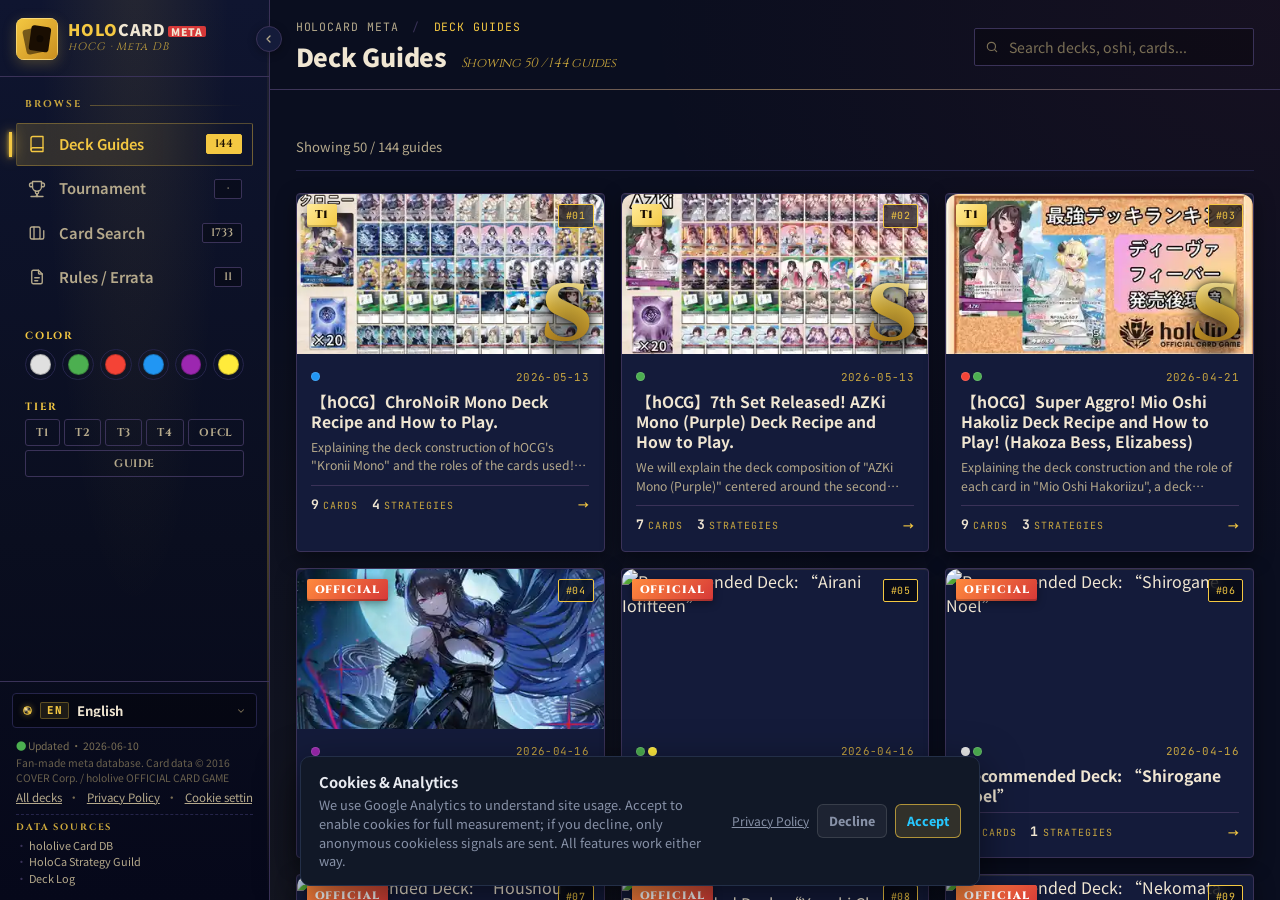
==== commit 62d9174e: "feat: crawlable /deck/ index, internal deck linking, richer SEO metadata Eliminate the orphaned-enti" ====
--- a/web/en/index.html
+++ b/web/en/index.html
@@ -305,6 +305,8 @@
           </div>
           <div class="foot-meta-line foot-meta-disclaimer" data-i18n="footer_disclaimer">Fan-made 環境資料庫。卡片資料 © 2016 COVER Corp. / hololive OFFICIAL CARD GAME</div>
           <div class="foot-meta-line foot-links">
+            <a href="deck/" data-i18n="footer_all_decks">牌組一覽</a>
+            <span aria-hidden="true">·</span>
             <a href="privacy.html" target="_blank" rel="noopener" data-i18n="consent_privacy">隱私權政策</a>
             <span aria-hidden="true">·</span>
             <button type="button" class="foot-link-btn" id="consentSettings" data-i18n="footer_cookie_settings">Cookie 設定</button>
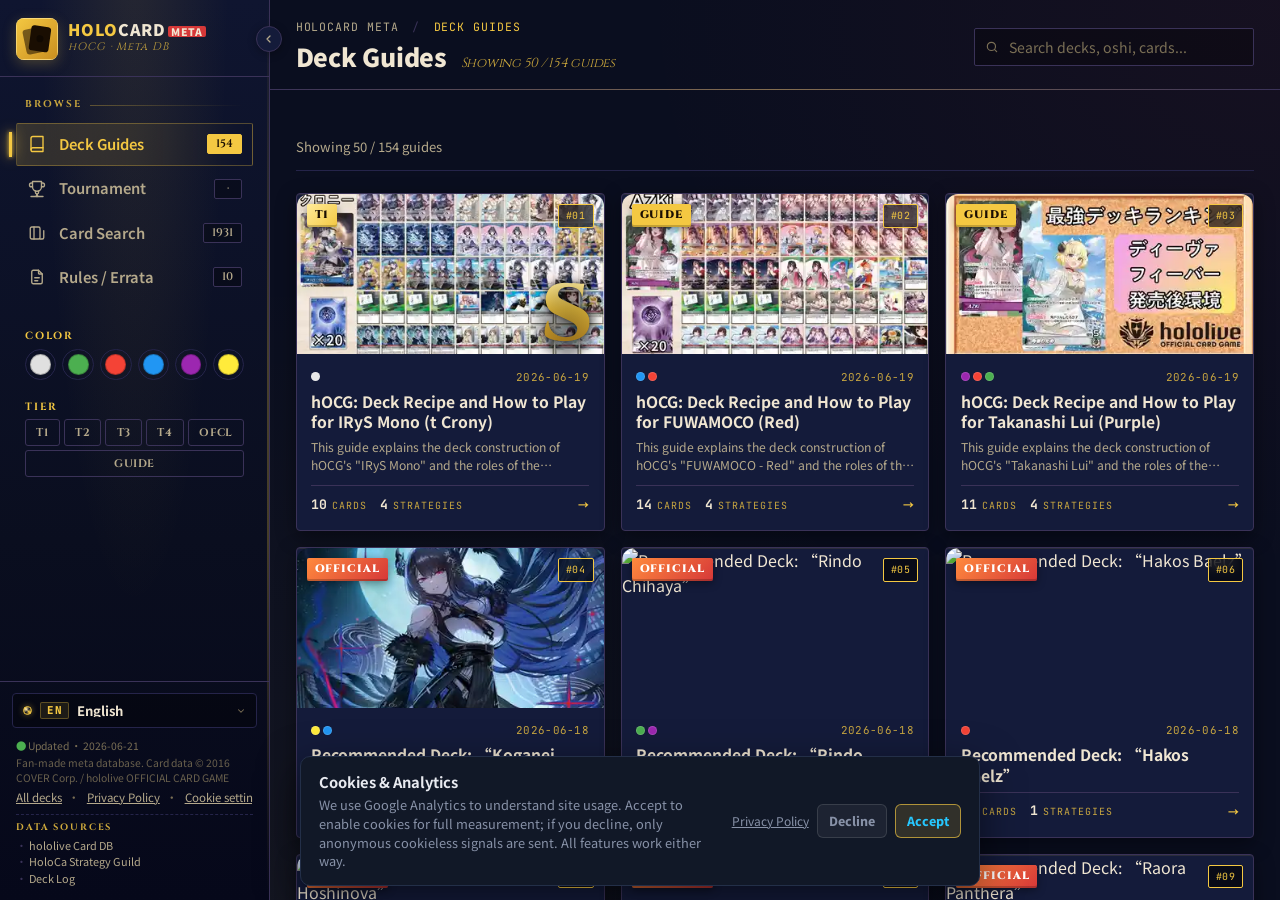
==== commit de35ccef: "fix(seo): redirect legacy ?lang=X entry URLs to the canonical /X/ pages GSC had old /?lang=zh-TW and" ====
--- a/web/en/index.html
+++ b/web/en/index.html
@@ -4,6 +4,19 @@
   <meta charset="UTF-8">
   <meta name="viewport" content="width=device-width, initial-scale=1.0">
   <base href="../">
+  <script>
+    /* Consolidate legacy ?lang=X entry URLs onto the canonical /X/ language
+       pages (the SPA reads language from the path). Runs before render so
+       crawlers and users land on the canonical URL instead of a duplicate. */
+    (function () {
+      if (location.pathname !== '/') return;
+      var m = location.search.match(/[?&]lang=([^&]+)/);
+      if (!m) return;
+      var lang = decodeURIComponent(m[1]).replace(/\/+$/, '');
+      if (['zh-TW', 'ja', 'en', 'fr', 'es'].indexOf(lang) === -1) return;
+      location.replace('/' + lang + '/' + location.hash);
+    })();
+  </script>
   <meta name="google-site-verification" content="eMj5B-o8zvCf4EeEdcR3iRCgsoGeBQBm_a2FMwr4atM" />
   <meta name="theme-color" content="#07090f">
   <meta name="apple-mobile-web-app-capable" content="yes">
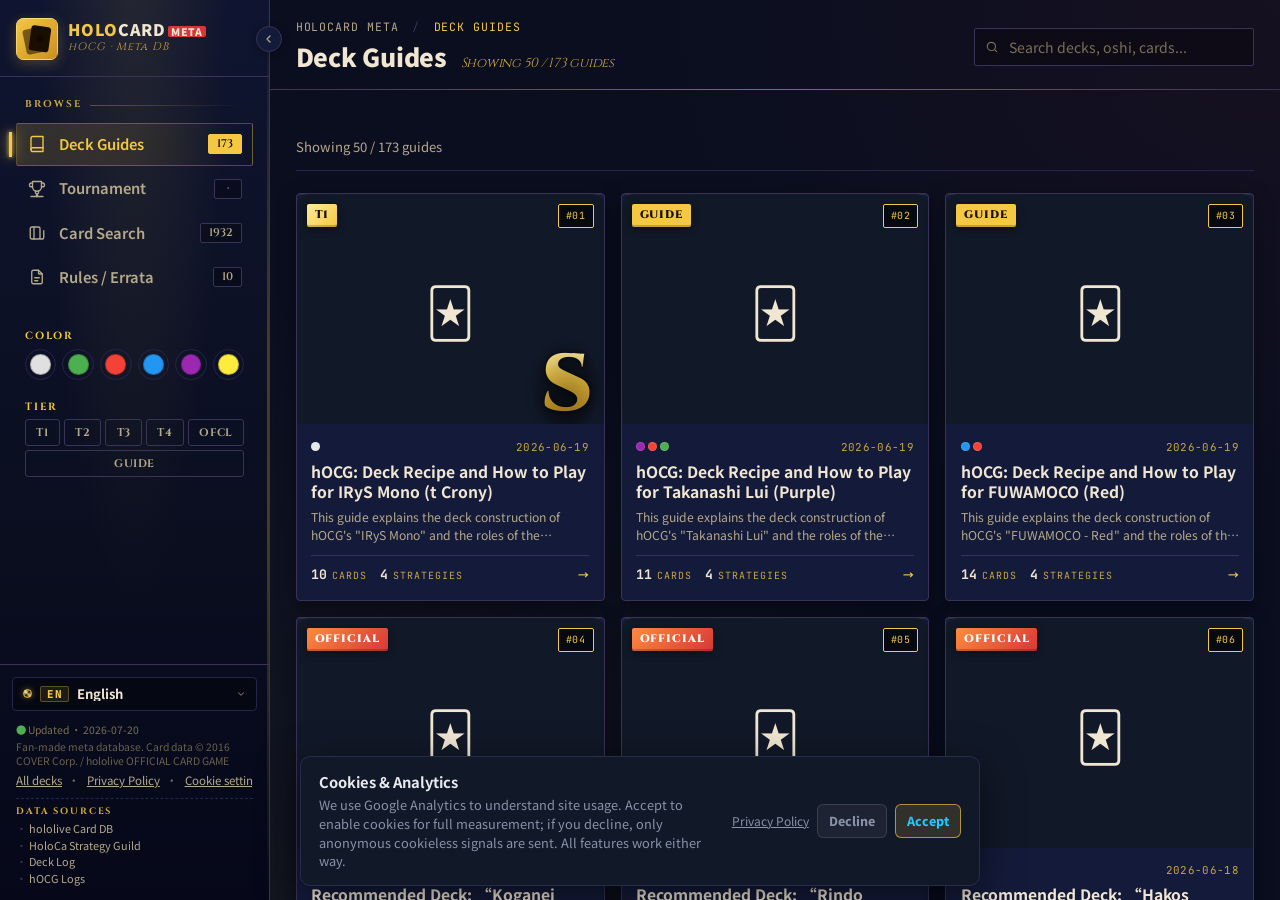
==== commit 31329977: "feat(scraper): add hOCG Logs shop-tournament source with 6/27+ backfill New scrape_hocg_logs module " ====
--- a/web/en/index.html
+++ b/web/en/index.html
@@ -330,6 +330,7 @@
               <li><a href="https://hololive-cardgame.github.io/cards/" target="_blank" rel="noopener" data-i18n="footer_card_db">hololive卡牌資料庫</a></li>
               <li><a href="https://www.holocardstrategy.jp/" target="_blank" rel="noopener" data-i18n="footer_strategy">ホロカ攻略ギルド</a></li>
               <li><a href="https://decklog-en.bushiroad.com/" target="_blank" rel="noopener">Deck Log</a></li>
+              <li><a href="https://hocg-logs.holotune.jp/" target="_blank" rel="noopener">hOCG Logs</a></li>
             </ul>
           </div>
         </div>
@@ -456,7 +457,7 @@
       <h4>Tier 排行榜、牌組配方與大賽結果</h4>
       <p>依 WGP 大賽入賞資料整理 Tier 1、Tier 2、Tier 3 牌組，收錄官方推薦牌組、Deck Log 代碼、推し使用率與色組策略，協助玩家比較環境牌組與構築方向。</p>
 
-      <p>Available in Chinese (繁體中文), English, Japanese (日本語), French (Français), and Spanish (Español). Data sourced from holocardstrategy.jp, Bushiroad Deck Log, and en.hololive-official-cardgame.com. Updated weekly.</p>
+      <p>Available in Chinese (繁體中文), English, Japanese (日本語), French (Français), and Spanish (Español). Data sourced from holocardstrategy.jp, Bushiroad Deck Log, hOCG Logs (hocg-logs.holotune.jp), and en.hololive-official-cardgame.com. Updated weekly.</p>
       <p>Please enable JavaScript to use this application.</p>
     </div>
   </noscript>
